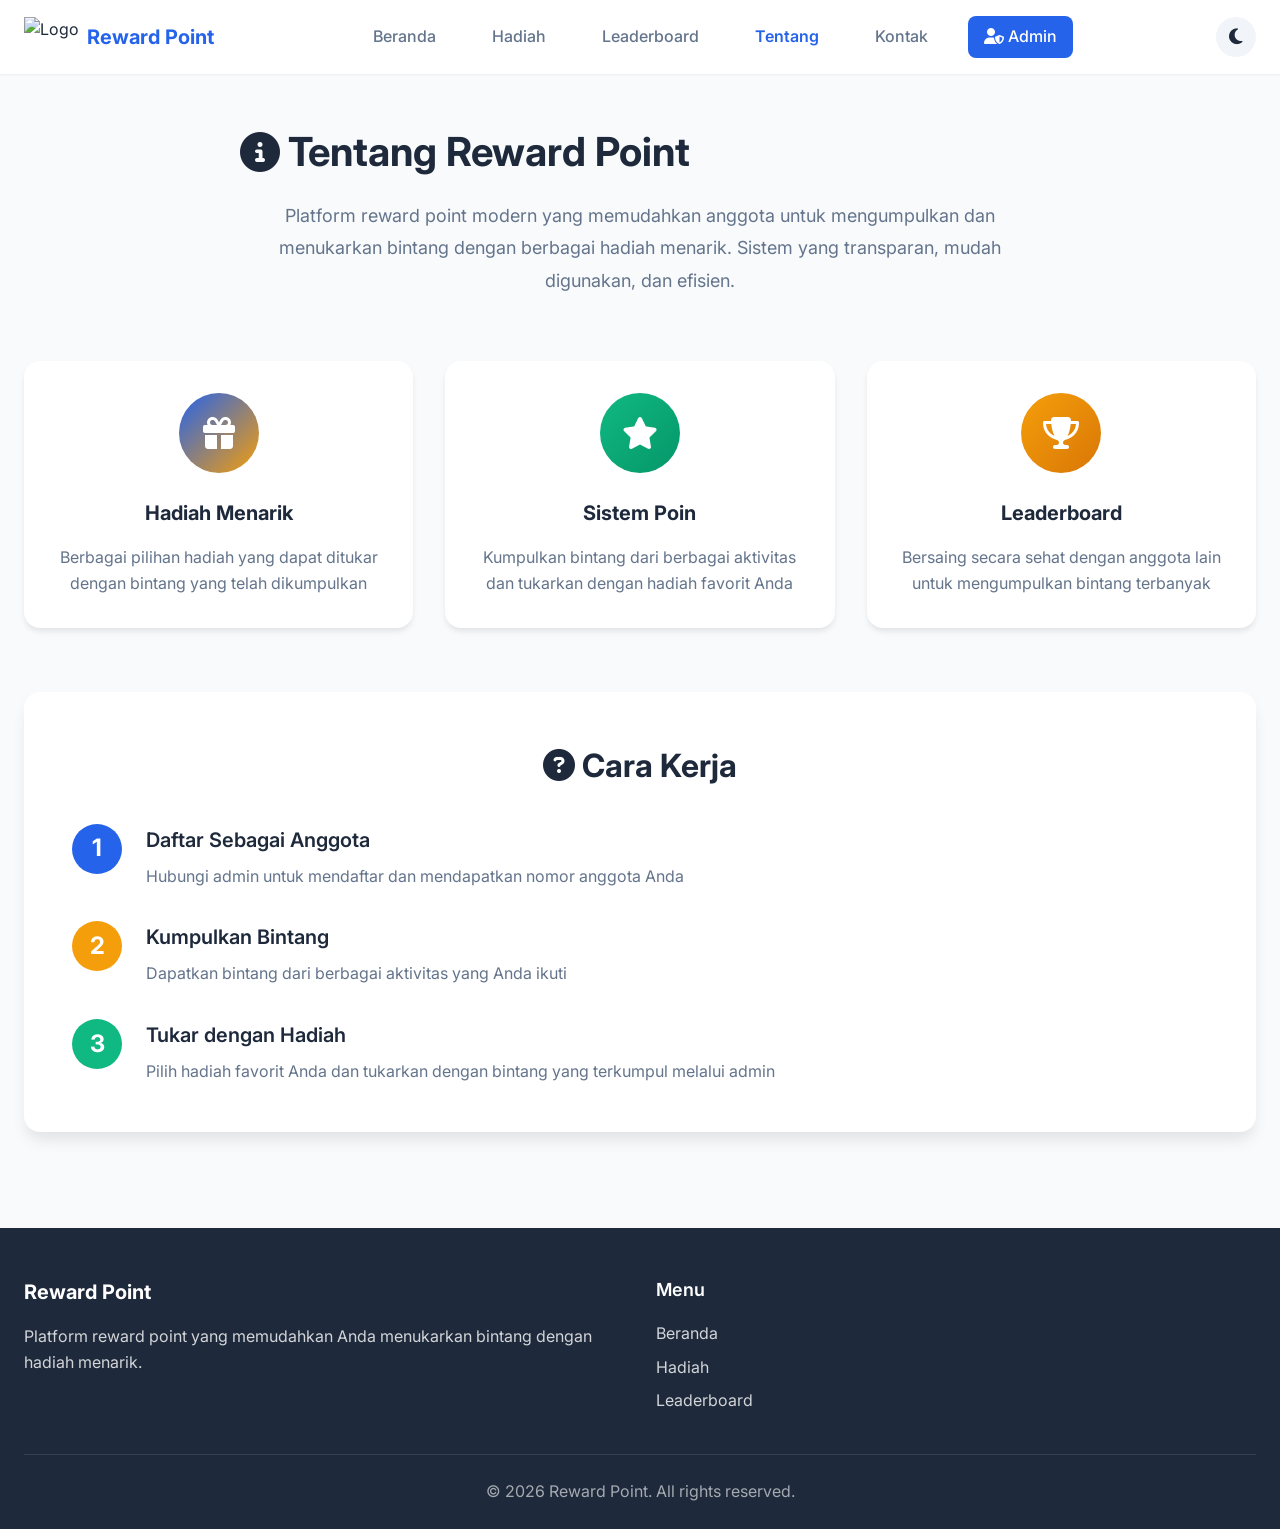
==== pages/about.html @ 9a0bb691 "Initial commit" ====
<!DOCTYPE html>
<html lang="id">
<head>
    <meta charset="UTF-8">
    <meta name="viewport" content="width=device-width, initial-scale=1.0">
    <title>Tentang Kami - Reward Point</title>
    <link rel="icon" type="image/png" href="../assets/images/favicon.png">
    <link rel="stylesheet" href="../assets/css/main.css">
    <link rel="stylesheet" href="../assets/css/components.css">
    <link rel="stylesheet" href="../assets/css/responsive.css">
    <link rel="stylesheet" href="https://cdnjs.cloudflare.com/ajax/libs/font-awesome/6.4.0/css/all.min.css">
    <link href="https://fonts.googleapis.com/css2?family=Inter:wght@300;400;500;600;700;800&display=swap" rel="stylesheet">
</head>
<body>
    <nav class="navbar" id="navbar">
        <div class="container">
            <div class="nav-wrapper">
                <div class="nav-brand">
                    <img src="../assets/images/logo.png" alt="Logo" class="nav-logo">
                    <span class="nav-title">Reward Point</span>
                </div>
                <div class="nav-menu" id="navMenu">
                    <a href="../index.html" class="nav-link">Beranda</a>
                    <a href="rewards.html" class="nav-link">Hadiah</a>
                    <a href="leaderboard.html" class="nav-link">Leaderboard</a>
                    <a href="about.html" class="nav-link active">Tentang</a>
                    <a href="contact.html" class="nav-link">Kontak</a>
                    <a href="admin/login.html" class="nav-link nav-admin">
                        <i class="fas fa-user-shield"></i> Admin
                    </a>
                </div>
                <div class="nav-actions">
                    <button class="theme-toggle" id="themeToggle"><i class="fas fa-moon"></i></button>
                    <button class="nav-toggle" id="navToggle">
                        <span></span><span></span><span></span>
                    </button>
                </div>
            </div>
        </div>
    </nav>

    <section class="section" style="padding-top: 120px;">
        <div class="container">
            <div style="text-align: center; max-width: 800px; margin: 0 auto 4rem;">
                <h1 class="section-title" style="font-size: 2.5rem; margin-bottom: 1rem;">
                    <i class="fas fa-info-circle"></i> Tentang Reward Point
                </h1>
                <p style="color: var(--color-text-secondary); font-size: 1.125rem; line-height: 1.8;">
                    Platform reward point modern yang memudahkan anggota untuk mengumpulkan dan menukarkan bintang 
                    dengan berbagai hadiah menarik. Sistem yang transparan, mudah digunakan, dan efisien.
                </p>
            </div>

            <div style="display: grid; grid-template-columns: repeat(auto-fit, minmax(300px, 1fr)); gap: 2rem; margin-bottom: 4rem;">
                <div class="card" style="text-align: center; padding: 2rem;">
                    <div style="width: 80px; height: 80px; margin: 0 auto 1.5rem; background: linear-gradient(135deg, var(--color-primary), var(--color-secondary)); 
                               border-radius: 50%; display: flex; align-items: center; justify-content: center; color: white; font-size: 2rem;">
                        <i class="fas fa-gift"></i>
                    </div>
                    <h3 style="font-size: 1.25rem; font-weight: 700; margin-bottom: 1rem;">Hadiah Menarik</h3>
                    <p style="color: var(--color-text-secondary); line-height: 1.6;">
                        Berbagai pilihan hadiah yang dapat ditukar dengan bintang yang telah dikumpulkan
                    </p>
                </div>

                <div class="card" style="text-align: center; padding: 2rem;">
                    <div style="width: 80px; height: 80px; margin: 0 auto 1.5rem; background: linear-gradient(135deg, var(--color-success), #059669); 
                               border-radius: 50%; display: flex; align-items: center; justify-content: center; color: white; font-size: 2rem;">
                        <i class="fas fa-star"></i>
                    </div>
                    <h3 style="font-size: 1.25rem; font-weight: 700; margin-bottom: 1rem;">Sistem Poin</h3>
                    <p style="color: var(--color-text-secondary); line-height: 1.6;">
                        Kumpulkan bintang dari berbagai aktivitas dan tukarkan dengan hadiah favorit Anda
                    </p>
                </div>

                <div class="card" style="text-align: center; padding: 2rem;">
                    <div style="width: 80px; height: 80px; margin: 0 auto 1.5rem; background: linear-gradient(135deg, var(--color-warning), #D97706); 
                               border-radius: 50%; display: flex; align-items: center; justify-content: center; color: white; font-size: 2rem;">
                        <i class="fas fa-trophy"></i>
                    </div>
                    <h3 style="font-size: 1.25rem; font-weight: 700; margin-bottom: 1rem;">Leaderboard</h3>
                    <p style="color: var(--color-text-secondary); line-height: 1.6;">
                        Bersaing secara sehat dengan anggota lain untuk mengumpulkan bintang terbanyak
                    </p>
                </div>
            </div>

            <div style="background: var(--color-card); padding: 3rem; border-radius: 16px; box-shadow: var(--shadow-lg);">
                <h2 style="font-size: 2rem; font-weight: 700; margin-bottom: 2rem; text-align: center;">
                    <i class="fas fa-question-circle"></i> Cara Kerja
                </h2>
                <div style="display: grid; gap: 2rem;">
                    <div style="display: flex; gap: 1.5rem; align-items: start;">
                        <div style="min-width: 50px; height: 50px; background: var(--color-primary); color: white; 
                                   border-radius: 50%; display: flex; align-items: center; justify-content: center; 
                                   font-size: 1.5rem; font-weight: 700;">1</div>
                        <div>
                            <h4 style="font-size: 1.25rem; font-weight: 600; margin-bottom: 0.5rem;">Daftar Sebagai Anggota</h4>
                            <p style="color: var(--color-text-secondary); line-height: 1.6;">
                                Hubungi admin untuk mendaftar dan mendapatkan nomor anggota Anda
                            </p>
                        </div>
                    </div>
                    <div style="display: flex; gap: 1.5rem; align-items: start;">
                        <div style="min-width: 50px; height: 50px; background: var(--color-secondary); color: white; 
                                   border-radius: 50%; display: flex; align-items: center; justify-content: center; 
                                   font-size: 1.5rem; font-weight: 700;">2</div>
                        <div>
                            <h4 style="font-size: 1.25rem; font-weight: 600; margin-bottom: 0.5rem;">Kumpulkan Bintang</h4>
                            <p style="color: var(--color-text-secondary); line-height: 1.6;">
                                Dapatkan bintang dari berbagai aktivitas yang Anda ikuti
                            </p>
                        </div>
                    </div>
                    <div style="display: flex; gap: 1.5rem; align-items: start;">
                        <div style="min-width: 50px; height: 50px; background: var(--color-success); color: white; 
                                   border-radius: 50%; display: flex; align-items: center; justify-content: center; 
                                   font-size: 1.5rem; font-weight: 700;">3</div>
                        <div>
                            <h4 style="font-size: 1.25rem; font-weight: 600; margin-bottom: 0.5rem;">Tukar dengan Hadiah</h4>
                            <p style="color: var(--color-text-secondary); line-height: 1.6;">
                                Pilih hadiah favorit Anda dan tukarkan dengan bintang yang terkumpul melalui admin
                            </p>
                        </div>
                    </div>
                </div>
            </div>
        </div>
    </section>

    <footer class="footer">
        <div class="container">
            <div class="footer-content">
                <div class="footer-section">
                    <h3 class="footer-title">Reward Point</h3>
                    <p class="footer-description">Platform reward point yang memudahkan Anda menukarkan bintang dengan hadiah menarik.</p>
                </div>
                <div class="footer-section">
                    <h4 class="footer-subtitle">Menu</h4>
                    <ul class="footer-links">
                        <li><a href="../index.html">Beranda</a></li>
                        <li><a href="rewards.html">Hadiah</a></li>
                        <li><a href="leaderboard.html">Leaderboard</a></li>
                    </ul>
                </div>
            </div>
            <div class="footer-bottom"><p>&copy; 2026 Reward Point. All rights reserved.</p></div>
        </div>
    </footer>

    <button class="back-to-top" id="backToTop"><i class="fas fa-arrow-up"></i></button>

    <script type="module">
        const themeToggle = document.getElementById('themeToggle');
        const navToggle = document.getElementById('navToggle');
        const navMenu = document.getElementById('navMenu');
        const navbar = document.getElementById('navbar');
        const backToTop = document.getElementById('backToTop');

        const theme = localStorage.getItem('theme') || 'light';
        document.documentElement.setAttribute('data-theme', theme);
        themeToggle.querySelector('i').className = theme === 'light' ? 'fas fa-moon' : 'fas fa-sun';

        themeToggle.addEventListener('click', () => {
            const current = document.documentElement.getAttribute('data-theme');
            const newTheme = current === 'light' ? 'dark' : 'light';
            document.documentElement.setAttribute('data-theme', newTheme);
            localStorage.setItem('theme', newTheme);
            themeToggle.querySelector('i').className = newTheme === 'light' ? 'fas fa-moon' : 'fas fa-sun';
        });

        navToggle.addEventListener('click', () => {
            navMenu.classList.toggle('active');
            navToggle.classList.toggle('active');
        });

        window.addEventListener('scroll', () => {
            navbar.classList.toggle('scrolled', window.scrollY > 100);
            backToTop.classList.toggle('show', window.scrollY > 300);
        });

        backToTop.addEventListener('click', () => window.scrollTo({ top: 0, behavior: 'smooth' }));
    </script>
</body>
</html>
---- assets/css/main.css ----
/* ============================================
   REWARD POINT - MAIN STYLESHEET
   Modern, Clean, and Responsive CSS
   ============================================ */

/* ============================================
   CSS VARIABLES
   ============================================ */
:root {
    /* Colors */
    --color-primary: #2563EB;
    --color-primary-dark: #1E40AF;
    --color-primary-light: #3B82F6;
    --color-secondary: #F59E0B;
    --color-secondary-dark: #D97706;
    --color-success: #10B981;
    --color-danger: #EF4444;
    --color-warning: #F59E0B;
    --color-info: #3B82F6;
    
    /* Background Colors */
    --color-bg: #F8FAFC;
    --color-bg-alt: #F1F5F9;
    --color-card: #FFFFFF;
    --color-card-hover: #F8FAFC;
    
    /* Text Colors */
    --color-text-primary: #1E293B;
    --color-text-secondary: #64748B;
    --color-text-muted: #94A3B8;
    
    /* Border & Shadow */
    --border-radius: 12px;
    --border-radius-sm: 8px;
    --border-radius-lg: 16px;
    --shadow-sm: 0 1px 2px rgba(0, 0, 0, 0.05);
    --shadow-md: 0 4px 6px -1px rgba(0, 0, 0, 0.1);
    --shadow-lg: 0 10px 15px -3px rgba(0, 0, 0, 0.1);
    --shadow-xl: 0 20px 25px -5px rgba(0, 0, 0, 0.1);
    
    /* Spacing */
    --spacing-xs: 0.25rem;
    --spacing-sm: 0.5rem;
    --spacing-md: 1rem;
    --spacing-lg: 1.5rem;
    --spacing-xl: 2rem;
    --spacing-2xl: 3rem;
    
    /* Typography */
    --font-family: 'Inter', -apple-system, BlinkMacSystemFont, 'Segoe UI', sans-serif;
    --font-size-xs: 0.75rem;
    --font-size-sm: 0.875rem;
    --font-size-base: 1rem;
    --font-size-lg: 1.125rem;
    --font-size-xl: 1.25rem;
    --font-size-2xl: 1.5rem;
    --font-size-3xl: 1.875rem;
    --font-size-4xl: 2.25rem;
    
    /* Transitions */
    --transition: all 0.3s cubic-bezier(0.4, 0, 0.2, 1);
    --transition-fast: all 0.15s ease;
}

/* Dark Mode Variables */
[data-theme="dark"] {
    --color-bg: #0F172A;
    --color-bg-alt: #1E293B;
    --color-card: #1E293B;
    --color-card-hover: #334155;
    --color-text-primary: #F1F5F9;
    --color-text-secondary: #CBD5E1;
    --color-text-muted: #94A3B8;
}

/* ============================================
   RESET & BASE STYLES
   ============================================ */
*, *::before, *::after {
    margin: 0;
    padding: 0;
    box-sizing: border-box;
}

html {
    scroll-behavior: smooth;
    -webkit-font-smoothing: antialiased;
    -moz-osx-font-smoothing: grayscale;
}

body {
    font-family: var(--font-family);
    font-size: var(--font-size-base);
    line-height: 1.6;
    color: var(--color-text-primary);
    background-color: var(--color-bg);
    transition: var(--transition);
    overflow-x: hidden;
}

img {
    max-width: 100%;
    height: auto;
    display: block;
}

a {
    text-decoration: none;
    color: inherit;
    transition: var(--transition-fast);
}

button {
    font-family: inherit;
    border: none;
    cursor: pointer;
    transition: var(--transition-fast);
}

input, textarea, select {
    font-family: inherit;
    font-size: inherit;
    border: none;
    outline: none;
}

/* ============================================
   CONTAINER & LAYOUT
   ============================================ */
.container {
    width: 100%;
    max-width: 1400px; /* Lebih lebar untuk muat 5 kartu kecil */
    margin: 0 auto;
    padding: 0 var(--spacing-lg);
}

.section {
    padding: var(--spacing-2xl) 0;
}

.section-alt {
    background-color: var(--color-bg-alt);
}

.section-header {
    display: flex;
    justify-content: space-between;
    align-items: center;
    margin-bottom: var(--spacing-xl);
    flex-wrap: wrap;
    gap: var(--spacing-md);
}

.section-title {
    font-size: var(--font-size-3xl);
    font-weight: 700;
    color: var(--color-text-primary);
    display: flex;
    align-items: center;
    gap: var(--spacing-sm);
}

.text-center {
    text-align: center;
}

/* ============================================
   GRADIENT TEXT
   ============================================ */
.gradient-text {
    background: linear-gradient(135deg, var(--color-primary) 0%, var(--color-secondary) 100%);
    -webkit-background-clip: text;
    -webkit-text-fill-color: transparent;
    background-clip: text;
}

/* ============================================
   BUTTONS
   ============================================ */
.btn {
    display: inline-flex;
    align-items: center;
    justify-content: center;
    gap: var(--spacing-sm);
    padding: var(--spacing-sm) var(--spacing-lg);
    border-radius: var(--border-radius);
    font-weight: 600;
    font-size: var(--font-size-base);
    transition: var(--transition-fast);
    cursor: pointer;
    border: 2px solid transparent;
    text-align: center;
}

.btn-primary {
    background: var(--color-primary);
    color: white;
}

.btn-primary:hover {
    background: var(--color-primary-dark);
    transform: translateY(-2px);
    box-shadow: var(--shadow-lg);
}

.btn-secondary {
    background: var(--color-secondary);
    color: white;
}

.btn-secondary:hover {
    background: var(--color-secondary-dark);
}

.btn-outline {
    background: transparent;
    border-color: var(--color-primary);
    color: var(--color-primary);
}

.btn-outline:hover {
    background: var(--color-primary);
    color: white;
}

.btn-lg {
    padding: var(--spacing-md) var(--spacing-xl);
    font-size: var(--font-size-lg);
}

.btn-sm {
    padding: var(--spacing-xs) var(--spacing-md);
    font-size: var(--font-size-sm);
}

/* ============================================
   NAVBAR
   ============================================ */
.navbar {
    position: fixed;
    top: 0;
    left: 0;
    right: 0;
    z-index: 1000;
    background: rgba(255, 255, 255, 0.95);
    backdrop-filter: blur(10px);
    box-shadow: var(--shadow-sm);
    transition: var(--transition);
}

[data-theme="dark"] .navbar {
    background: rgba(15, 23, 42, 0.95);
}

.navbar.scrolled {
    box-shadow: var(--shadow-md);
}

.nav-wrapper {
    display: flex;
    align-items: center;
    justify-content: space-between;
    padding: var(--spacing-md) 0;
}

.nav-brand {
    display: flex;
    align-items: center;
    gap: var(--spacing-sm);
}

.nav-logo {
    height: 40px;
    width: auto;
}

.nav-title {
    font-size: var(--font-size-xl);
    font-weight: 700;
    color: var(--color-primary);
}

.nav-menu {
    display: flex;
    align-items: center;
    gap: var(--spacing-lg);
}

.nav-link {
    color: var(--color-text-secondary);
    font-weight: 500;
    padding: var(--spacing-sm) var(--spacing-md);
    border-radius: var(--border-radius-sm);
    transition: var(--transition-fast);
}

.nav-link:hover {
    color: var(--color-primary);
    background: var(--color-bg-alt);
}

.nav-link.active {
    color: var(--color-primary);
    font-weight: 600;
}

.nav-admin {
    background: var(--color-primary);
    color: white !important;
}

.nav-admin:hover {
    background: var(--color-primary-dark);
}

.nav-actions {
    display: flex;
    align-items: center;
    gap: var(--spacing-md);
}

.theme-toggle {
    width: 40px;
    height: 40px;
    border-radius: 50%;
    background: var(--color-bg-alt);
    color: var(--color-text-primary);
    display: flex;
    align-items: center;
    justify-content: center;
    font-size: var(--font-size-lg);
}

.theme-toggle:hover {
    background: var(--color-primary);
    color: white;
}

.nav-toggle {
    display: none;
    flex-direction: column;
    gap: 4px;
    background: transparent;
    padding: var(--spacing-sm);
}

.nav-toggle span {
    width: 25px;
    height: 3px;
    background: var(--color-text-primary);
    border-radius: 3px;
    transition: var(--transition-fast);
}

/* ============================================
   HERO SECTION
   ============================================ */
.hero {
    position: relative;
    min-height: 100vh;
    display: flex;
    align-items: center;
    justify-content: center;
    padding-top: 80px;
    overflow: hidden;
}

.hero-background {
    position: absolute;
    top: 0;
    left: 0;
    right: 0;
    bottom: 0;
    background: linear-gradient(135deg, var(--color-primary) 0%, var(--color-secondary) 100%);
    opacity: 0.1;
    z-index: -1;
}

[data-theme="dark"] .hero-background {
    opacity: 0.2;
}

.hero-content {
    text-align: center;
    max-width: 800px;
    margin: 0 auto;
    padding: var(--spacing-2xl) 0;
}

.hero-title {
    font-size: var(--font-size-4xl);
    font-weight: 800;
    line-height: 1.2;
    margin-bottom: var(--spacing-lg);
    color: var(--color-text-primary);
}

.hero-description {
    font-size: var(--font-size-xl);
    color: var(--color-text-secondary);
    margin-bottom: var(--spacing-xl);
}

.hero-buttons {
    display: flex;
    gap: var(--spacing-md);
    justify-content: center;
    flex-wrap: wrap;
}

/* ============================================
   STATS SECTION
   ============================================ */
.stats-section {
    padding: var(--spacing-2xl) 0;
    position: relative;
    z-index: 10;
}

.stats-grid {
    display: grid;
    grid-template-columns: repeat(auto-fit, minmax(220px, 1fr));
    gap: var(--spacing-lg);
}

.stat-card {
    background: var(--color-card);
    border-radius: var(--border-radius-lg);
    padding: var(--spacing-xl);
    display: flex;
    align-items: center;
    gap: var(--spacing-lg);
    box-shadow: var(--shadow-lg);
    transition: var(--transition);
}

.stat-card:hover {
    transform: translateY(-5px);
    box-shadow: var(--shadow-xl);
}

.stat-icon {
    width: 60px;
    height: 60px;
    border-radius: var(--border-radius);
    display: flex;
    align-items: center;
    justify-content: center;
    font-size: var(--font-size-2xl);
    color: white;
}

.stat-icon.primary { background: var(--color-primary); }
.stat-icon.secondary { background: var(--color-secondary); }
.stat-icon.success { background: var(--color-success); }
.stat-icon.warning { background: var(--color-warning); }

.stat-info {
    flex: 1;
}

.stat-number {
    font-size: var(--font-size-3xl);
    font-weight: 700;
    color: var(--color-text-primary);
    margin-bottom: var(--spacing-xs);
}

.stat-label {
    font-size: var(--font-size-sm);
    color: var(--color-text-secondary);
}

/* ============================================
   CARDS
   ============================================ */
.leaderboard-grid {
    display: grid;
    grid-template-columns: repeat(auto-fill, minmax(280px, 1fr));
    gap: var(--spacing-lg);
}

/* Grid rewards khusus untuk homepage - 5 kolom kecil-kecil */
.rewards-grid {
    display: grid !important;
    grid-template-columns: repeat(auto-fill, minmax(210px, 240px)) !important; /* Card max 240px, tidak lebar */
    gap: 8px !important; /* Jarak RAPAT - horizontal dan vertical */
    column-gap: 8px !important;
    row-gap: 8px !important;
    max-width: 100%;
    justify-content: start; /* Align ke kiri */
}

/* Responsive untuk tablet - 4 kolom */
@media (max-width: 1200px) {
    .rewards-grid {
        grid-template-columns: repeat(auto-fill, minmax(200px, 1fr)) !important;
        gap: 8px !important;
        column-gap: 8px !important;
        row-gap: 8px !important;
    }
}

/* Responsive untuk tablet kecil - 3 kolom */
@media (max-width: 900px) {
    .rewards-grid {
        grid-template-columns: repeat(3, 1fr) !important;
        gap: 8px !important;
        column-gap: 8px !important;
        row-gap: 8px !important;
    }
}

/* Responsive untuk mobile - 2 kolom */
@media (max-width: 640px) {
    .rewards-grid {
        grid-template-columns: repeat(2, 1fr) !important;
        gap: 6px !important;
        column-gap: 6px !important;
        row-gap: 6px !important;
    }
}

.card {
    background: var(--color-card);
    border-radius: var(--border-radius-lg);
    padding: var(--spacing-lg);
    box-shadow: var(--shadow-md);
    transition: var(--transition);
}

.card:hover {
    transform: translateY(-5px);
    box-shadow: var(--shadow-xl);
}

/* ============================================
   FOOTER
   ============================================ */
.footer {
    background: var(--color-text-primary);
    color: white;
    padding: var(--spacing-2xl) 0 var(--spacing-lg);
    margin-top: var(--spacing-2xl);
}

[data-theme="dark"] .footer {
    background: var(--color-bg-alt);
}

.footer-content {
    display: grid;
    grid-template-columns: repeat(auto-fit, minmax(250px, 1fr));
    gap: var(--spacing-xl);
    margin-bottom: var(--spacing-xl);
}

.footer-title {
    font-size: var(--font-size-xl);
    font-weight: 700;
    margin-bottom: var(--spacing-md);
}

.footer-subtitle {
    font-size: var(--font-size-lg);
    font-weight: 600;
    margin-bottom: var(--spacing-md);
}

.footer-description {
    color: rgba(255, 255, 255, 0.8);
    margin-bottom: var(--spacing-md);
}

.footer-links {
    list-style: none;
}

.footer-links li {
    margin-bottom: var(--spacing-sm);
}

.footer-links a,
.footer-links li {
    color: rgba(255, 255, 255, 0.8);
    transition: var(--transition-fast);
}

.footer-links a:hover {
    color: white;
}

.social-links {
    display: flex;
    gap: var(--spacing-md);
}

.social-link {
    width: 40px;
    height: 40px;
    border-radius: 50%;
    background: rgba(255, 255, 255, 0.1);
    display: flex;
    align-items: center;
    justify-content: center;
    color: white;
}

.social-link:hover {
    background: var(--color-primary);
}

.footer-bottom {
    text-align: center;
    padding-top: var(--spacing-lg);
    border-top: 1px solid rgba(255, 255, 255, 0.1);
    color: rgba(255, 255, 255, 0.6);
}

/* ============================================
   BACK TO TOP
   ============================================ */
.back-to-top {
    position: fixed;
    bottom: 30px;
    right: 30px;
    width: 50px;
    height: 50px;
    border-radius: 50%;
    background: var(--color-primary);
    color: white;
    display: flex;
    align-items: center;
    justify-content: center;
    font-size: var(--font-size-xl);
    opacity: 0;
    visibility: hidden;
    transition: var(--transition);
    z-index: 999;
}

.back-to-top.show {
    opacity: 1;
    visibility: visible;
}

.back-to-top:hover {
    background: var(--color-primary-dark);
    transform: translateY(-5px);
}

/* ============================================
   LOADING SKELETON
   ============================================ */
.skeleton-card {
    background: var(--color-card);
    border-radius: var(--border-radius-lg);
    padding: var(--spacing-lg);
    box-shadow: var(--shadow-md);
    animation: skeleton-loading 1s infinite;
}

@keyframes skeleton-loading {
    0%, 100% { opacity: 1; }
    50% { opacity: 0.5; }
}


/* ============================================
   LEADERBOARD GRID - SIMPLE
   ============================================ */
.leaderboard-grid {
    display: grid;
    grid-template-columns: 1fr;
    gap: var(--spacing-md);
    max-width: 800px;
    margin: 0 auto;
}

@media (max-width: 768px) {
    .leaderboard-grid {
        gap: var(--spacing-sm);
    }
}
---- assets/css/components.css ----
/* ============================================
   REWARD POINT - COMPONENTS STYLESHEET
   Reusable UI Components
   ============================================ */

/* ============================================
   MEMBER CARD (Leaderboard) - SIMPLE & MODERN
   ============================================ */
.member-card {
    background: var(--color-card);
    border-radius: var(--border-radius);
    padding: var(--spacing-lg);
    display: flex;
    align-items: center;
    gap: var(--spacing-md);
    box-shadow: var(--shadow-sm);
    transition: var(--transition);
    position: relative;
    border: 1px solid var(--color-bg-alt);
}

.member-card:hover {
    transform: translateY(-3px);
    box-shadow: var(--shadow-md);
    border-color: var(--color-primary);
}

.member-rank {
    font-size: var(--font-size-2xl);
    font-weight: 700;
    color: var(--color-text-secondary);
    min-width: 50px;
    text-align: center;
}

.member-rank.rank-1 { 
    color: #FFD700;
    font-size: var(--font-size-3xl);
}
.member-rank.rank-2 { 
    color: #C0C0C0;
    font-size: var(--font-size-3xl);
}
.member-rank.rank-3 { 
    color: #CD7F32;
    font-size: var(--font-size-3xl);
}

.member-avatar {
    width: 60px;
    height: 60px;
    border-radius: 50%;
    object-fit: cover;
    border: 3px solid var(--color-bg-alt);
    flex-shrink: 0;
}

.member-card.rank-1 .member-avatar {
    border-color: #FFD700;
}

.member-card.rank-2 .member-avatar {
    border-color: #C0C0C0;
}

.member-card.rank-3 .member-avatar {
    border-color: #CD7F32;
}

.member-info {
    flex: 1;
    min-width: 0; /* Untuk text truncate */
}

.member-name {
    font-size: var(--font-size-base);
    font-weight: 600;
    color: var(--color-text-primary);
    margin-bottom: 4px;
    overflow: hidden;
    text-overflow: ellipsis;
    white-space: nowrap;
}

.member-number {
    font-size: var(--font-size-xs);
    color: var(--color-text-muted);
    margin-bottom: var(--spacing-xs);
}

.member-points {
    display: inline-flex;
    align-items: center;
    gap: 6px;
    padding: 6px 12px;
    background: linear-gradient(135deg, #FEF3C7 0%, #FDE68A 100%);
    border-radius: 20px;
    font-size: var(--font-size-sm);
    font-weight: 600;
    color: #D97706;
}

.member-points i {
    color: #F59E0B;
    font-size: var(--font-size-base);
}

/* Responsive Leaderboard */
@media (max-width: 768px) {
    .member-card {
        padding: var(--spacing-md);
        gap: var(--spacing-sm);
    }
    
    .member-rank {
        font-size: var(--font-size-xl);
        min-width: 40px;
    }
    
    .member-rank.rank-1,
    .member-rank.rank-2,
    .member-rank.rank-3 {
        font-size: var(--font-size-2xl);
    }
    
    .member-avatar {
        width: 50px;
        height: 50px;
        border-width: 2px;
    }
    
    .member-name {
        font-size: var(--font-size-sm);
    }
    
    .member-number {
        font-size: 0.7rem;
    }
    
    .member-points {
        padding: 4px 10px;
        font-size: 0.75rem;
        gap: 4px;
    }
    
    .member-points i {
        font-size: var(--font-size-sm);
    }
}

/* ============================================
   REWARD CARD - TOKOPEDIA STYLE
   ============================================ */
.reward-card {
    background: var(--color-card);
    border-radius: var(--border-radius);
    overflow: hidden;
    box-shadow: var(--shadow-sm);
    transition: var(--transition);
    position: relative;
    display: flex;
    flex-direction: column;
    height: 100%; /* Semua card tinggi sama */
    border: 1px solid var(--color-bg-alt);
    max-width: 240px; /* Maksimal lebar kartu */
    width: 100%;
}

.reward-card:hover {
    box-shadow: var(--shadow-md);
    border-color: var(--color-primary);
    transform: translateY(-4px);
}

/* Container gambar - tinggi lebih tinggi untuk portrait style */
.reward-image-container {
    width: 100%;
    height: 220px; /* Lebih tinggi untuk portrait style */
    background: #FFFFFF; /* Background putih seperti Tokopedia */
    display: flex;
    align-items: center;
    justify-content: center;
    overflow: hidden;
    position: relative;
    padding: var(--spacing-lg);
}

[data-theme="dark"] .reward-image-container {
    background: var(--color-bg-alt);
}

/* Gambar produk - object-fit contain agar tidak kepotong */
.reward-image {
    max-width: 100%;
    max-height: 100%;
    width: auto;
    height: auto;
    object-fit: contain; /* Gambar utuh, proporsional */
    object-position: center; /* Posisi di tengah */
}

/* Badge stok habis - posisi absolute di atas gambar */
.reward-badge {
    position: absolute;
    top: var(--spacing-sm);
    right: var(--spacing-sm);
    background: rgba(0, 0, 0, 0.7);
    color: white;
    padding: 4px var(--spacing-sm);
    border-radius: var(--border-radius-sm);
    font-size: 0.65rem;
    font-weight: 600;
    backdrop-filter: blur(10px);
    z-index: 10;
}

.reward-badge.out-of-stock {
    background: rgba(239, 68, 68, 0.9);
}

/* Content area - flex grow agar mengisi ruang */
.reward-content {
    padding: var(--spacing-sm) var(--spacing-md);
    display: flex;
    flex-direction: column;
    flex: 1; /* Mengisi sisa ruang */
    gap: var(--spacing-xs);
}

/* Kategori badge */
.reward-category {
    display: inline-flex;
    align-items: center;
    gap: 4px;
    padding: 4px var(--spacing-sm);
    background: var(--color-bg-alt);
    color: var(--color-text-secondary);
    border-radius: var(--border-radius-sm);
    font-size: 0.7rem;
    font-weight: 600;
    width: fit-content;
}

/* Judul produk - max 2 baris */
.reward-title {
    font-size: var(--font-size-base);
    font-weight: 600;
    color: var(--color-text-primary);
    margin: var(--spacing-xs) 0;
    display: -webkit-box;
    -webkit-line-clamp: 2;
    -webkit-box-orient: vertical;
    overflow: hidden;
    line-height: 1.4;
    min-height: 2.8em; /* 2 baris minimum */
}

/* Footer card - points dan stock dengan background lengkung */
.reward-footer {
    display: flex;
    justify-content: space-between;
    align-items: center;
    margin-top: auto; /* Push ke bawah */
    padding: var(--spacing-md);
    margin: var(--spacing-sm) calc(-1 * var(--spacing-md)) calc(-1 * var(--spacing-md)); /* Extend ke samping dan bawah */
    background: linear-gradient(135deg, #FEF3C7 0%, #FDE68A 100%); /* Background kuning lengkung */
    border-radius: 0 0 var(--border-radius) var(--border-radius); /* Lengkung di bawah */
    position: relative;
}

.reward-footer::before {
    content: '';
    position: absolute;
    top: -20px;
    left: 0;
    right: 0;
    height: 20px;
    background: linear-gradient(135deg, #FEF3C7 0%, #FDE68A 100%);
    border-radius: 50% 50% 0 0 / 20px 20px 0 0; /* Lengkung atas seperti gelombang */
}

/* Harga dalam bintang dengan style */
.reward-points {
    display: flex;
    align-items: center;
    gap: var(--spacing-xs);
    font-size: var(--font-size-lg);
    font-weight: 700;
    color: #D97706; /* Warna coklat/orange untuk kontras dengan background kuning */
    z-index: 1;
    position: relative;
}

.reward-points i {
    color: #F59E0B; /* Icon bintang warna orange */
}

/* Informasi stok dengan style */
.reward-stock {
    font-size: var(--font-size-xs);
    color: #92400E; /* Warna gelap untuk kontras */
    font-weight: 600;
    z-index: 1;
    position: relative;
}

.reward-stock.low-stock {
    color: var(--color-danger);
    font-weight: 700;
}

/* ============================================
   CATEGORY FILTER
   ============================================ */
.category-filter {
    display: flex;
    gap: var(--spacing-md);
    margin-bottom: var(--spacing-xl);
    overflow-x: auto;
    padding-bottom: var(--spacing-sm);
}

.category-filter::-webkit-scrollbar {
    height: 4px;
}

.category-filter::-webkit-scrollbar-thumb {
    background: var(--color-primary);
    border-radius: 4px;
}

.category-btn {
    display: flex;
    align-items: center;
    gap: var(--spacing-sm);
    padding: var(--spacing-sm) var(--spacing-lg);
    background: var(--color-card);
    color: var(--color-text-secondary);
    border: 2px solid var(--color-bg-alt);
    border-radius: var(--border-radius);
    font-weight: 600;
    white-space: nowrap;
    transition: var(--transition-fast);
}

.category-btn:hover {
    border-color: var(--color-primary);
    color: var(--color-primary);
}

.category-btn.active {
    background: var(--color-primary);
    color: white;
    border-color: var(--color-primary);
}

/* ============================================
   SEARCH COMPONENTS
   ============================================ */
.search-container {
    max-width: 800px;
    margin: 0 auto;
}

.search-tabs {
    display: flex;
    gap: var(--spacing-md);
    margin-bottom: var(--spacing-lg);
    justify-content: center;
}

.search-tab {
    display: flex;
    align-items: center;
    gap: var(--spacing-sm);
    padding: var(--spacing-md) var(--spacing-xl);
    background: var(--color-card);
    color: var(--color-text-secondary);
    border-radius: var(--border-radius);
    font-weight: 600;
    transition: var(--transition-fast);
}

.search-tab:hover {
    color: var(--color-primary);
}

.search-tab.active {
    background: var(--color-primary);
    color: white;
}

.search-box {
    display: flex;
    align-items: center;
    gap: var(--spacing-md);
    background: var(--color-card);
    padding: var(--spacing-md);
    border-radius: var(--border-radius-lg);
    box-shadow: var(--shadow-md);
    margin-bottom: var(--spacing-xl);
}

.search-box i {
    color: var(--color-text-muted);
    font-size: var(--font-size-xl);
}

.search-box input {
    flex: 1;
    background: transparent;
    color: var(--color-text-primary);
    font-size: var(--font-size-base);
}

.search-box input::placeholder {
    color: var(--color-text-muted);
}

.search-results {
    display: grid;
    gap: var(--spacing-md);
}

.search-result-item {
    background: var(--color-card);
    padding: var(--spacing-lg);
    border-radius: var(--border-radius);
    box-shadow: var(--shadow-sm);
    transition: var(--transition-fast);
    cursor: pointer;
}

.search-result-item:hover {
    box-shadow: var(--shadow-md);
    transform: translateX(5px);
}

/* ============================================
   BANNER SLIDER
   ============================================ */
.banner-slider {
    position: relative;
    height: 300px;
    margin-top: var(--spacing-2xl);
    border-radius: var(--border-radius-lg);
    overflow: hidden;
    box-shadow: var(--shadow-xl);
}

.banner-slide {
    position: absolute;
    top: 0;
    left: 0;
    width: 100%;
    height: 100%;
    opacity: 0;
    transition: opacity 0.5s ease;
}

.banner-slide.active {
    opacity: 1;
}

.banner-slide img {
    width: 100%;
    height: 100%;
    object-fit: cover;
}

.banner-dots {
    position: absolute;
    bottom: var(--spacing-lg);
    left: 50%;
    transform: translateX(-50%);
    display: flex;
    gap: var(--spacing-sm);
}

.banner-dot {
    width: 12px;
    height: 12px;
    border-radius: 50%;
    background: rgba(255, 255, 255, 0.5);
    cursor: pointer;
    transition: var(--transition-fast);
}

.banner-dot.active {
    background: white;
    width: 30px;
    border-radius: 6px;
}

/* ============================================
   MODAL
   ============================================ */
.modal {
    display: none;
    position: fixed;
    top: 0;
    left: 0;
    width: 100%;
    height: 100%;
    background: rgba(0, 0, 0, 0.5);
    backdrop-filter: blur(5px);
    z-index: 9999;
    align-items: center;
    justify-content: center;
    padding: var(--spacing-lg);
}

.modal.show {
    display: flex;
}

.modal-content {
    background: var(--color-card);
    border-radius: var(--border-radius-lg);
    max-width: 600px;
    width: 100%;
    max-height: 90vh;
    overflow-y: auto;
    box-shadow: var(--shadow-xl);
    animation: modalSlideUp 0.3s ease;
}

@keyframes modalSlideUp {
    from {
        opacity: 0;
        transform: translateY(50px);
    }
    to {
        opacity: 1;
        transform: translateY(0);
    }
}

.modal-header {
    padding: var(--spacing-xl);
    border-bottom: 1px solid var(--color-bg-alt);
    display: flex;
    justify-content: space-between;
    align-items: center;
}

.modal-title {
    font-size: var(--font-size-2xl);
    font-weight: 700;
    color: var(--color-text-primary);
}

.modal-close {
    width: 40px;
    height: 40px;
    border-radius: 50%;
    background: var(--color-bg-alt);
    color: var(--color-text-primary);
    display: flex;
    align-items: center;
    justify-content: center;
    font-size: var(--font-size-xl);
}

.modal-close:hover {
    background: var(--color-danger);
    color: white;
}

.modal-body {
    padding: var(--spacing-xl);
}

.modal-footer {
    padding: var(--spacing-xl);
    border-top: 1px solid var(--color-bg-alt);
    display: flex;
    gap: var(--spacing-md);
    justify-content: flex-end;
}

/* ============================================
   FORM COMPONENTS
   ============================================ */
.form-group {
    margin-bottom: var(--spacing-lg);
}

.form-label {
    display: block;
    margin-bottom: var(--spacing-sm);
    font-weight: 600;
    color: var(--color-text-primary);
}

.form-control {
    width: 100%;
    padding: var(--spacing-md);
    background: var(--color-bg-alt);
    color: var(--color-text-primary);
    border: 2px solid transparent;
    border-radius: var(--border-radius);
    font-size: var(--font-size-base);
    transition: var(--transition-fast);
}

.form-control:focus {
    border-color: var(--color-primary);
    background: var(--color-card);
}

.form-control::placeholder {
    color: var(--color-text-muted);
}

textarea.form-control {
    min-height: 120px;
    resize: vertical;
}

.form-select {
    appearance: none;
    background-image: url("data:image/svg+xml,%3Csvg xmlns='http://www.w3.org/2000/svg' width='12' height='12' viewBox='0 0 12 12'%3E%3Cpath fill='%2364748B' d='M6 9L1 4h10z'/%3E%3C/svg%3E");
    background-repeat: no-repeat;
    background-position: right var(--spacing-md) center;
    padding-right: var(--spacing-2xl);
}

.file-upload {
    position: relative;
    overflow: hidden;
}

.file-upload input[type="file"] {
    position: absolute;
    opacity: 0;
    cursor: pointer;
}

.file-upload-label {
    display: flex;
    align-items: center;
    justify-content: center;
    gap: var(--spacing-sm);
    padding: var(--spacing-xl);
    background: var(--color-bg-alt);
    border: 2px dashed var(--color-text-muted);
    border-radius: var(--border-radius);
    cursor: pointer;
    transition: var(--transition-fast);
}

.file-upload-label:hover {
    border-color: var(--color-primary);
    background: var(--color-card);
}

.file-preview {
    margin-top: var(--spacing-md);
    max-width: 200px;
    border-radius: var(--border-radius);
    overflow: hidden;
}

.file-preview img {
    width: 100%;
    height: auto;
}

/* ============================================
   ALERT / NOTIFICATION
   ============================================ */
.alert {
    padding: var(--spacing-md) var(--spacing-lg);
    border-radius: var(--border-radius);
    margin-bottom: var(--spacing-md);
    display: flex;
    align-items: center;
    gap: var(--spacing-md);
}

.alert-success {
    background: rgba(16, 185, 129, 0.1);
    color: var(--color-success);
    border-left: 4px solid var(--color-success);
}

.alert-danger {
    background: rgba(239, 68, 68, 0.1);
    color: var(--color-danger);
    border-left: 4px solid var(--color-danger);
}

.alert-warning {
    background: rgba(245, 158, 11, 0.1);
    color: var(--color-warning);
    border-left: 4px solid var(--color-warning);
}

.alert-info {
    background: rgba(59, 130, 246, 0.1);
    color: var(--color-info);
    border-left: 4px solid var(--color-info);
}

/* ============================================
   TABLE
   ============================================ */
.table-wrapper {
    overflow-x: auto;
    border-radius: var(--border-radius);
    box-shadow: var(--shadow-md);
}

.table {
    width: 100%;
    border-collapse: collapse;
    background: var(--color-card);
}

.table thead {
    background: var(--color-bg-alt);
}

.table th {
    padding: var(--spacing-md) var(--spacing-lg);
    text-align: left;
    font-weight: 600;
    color: var(--color-text-primary);
    border-bottom: 2px solid var(--color-bg);
}

.table td {
    padding: var(--spacing-md) var(--spacing-lg);
    color: var(--color-text-secondary);
    border-bottom: 1px solid var(--color-bg-alt);
}

.table tbody tr:hover {
    background: var(--color-bg-alt);
}

/* ============================================
   PAGINATION
   ============================================ */
.pagination {
    display: flex;
    gap: var(--spacing-sm);
    justify-content: center;
    margin-top: var(--spacing-xl);
}

.page-btn {
    padding: var(--spacing-sm) var(--spacing-md);
    background: var(--color-card);
    color: var(--color-text-primary);
    border-radius: var(--border-radius-sm);
    font-weight: 600;
    min-width: 40px;
    text-align: center;
}

.page-btn:hover {
    background: var(--color-primary);
    color: white;
}

.page-btn.active {
    background: var(--color-primary);
    color: white;
}

.page-btn:disabled {
    opacity: 0.5;
    cursor: not-allowed;
}

/* ============================================
   TOAST NOTIFICATION
   ============================================ */
.toast {
    position: fixed;
    top: 20px;
    right: 20px;
    background: var(--color-card);
    padding: var(--spacing-md) var(--spacing-lg);
    border-radius: var(--border-radius);
    box-shadow: var(--shadow-xl);
    display: flex;
    align-items: center;
    gap: var(--spacing-md);
    min-width: 300px;
    z-index: 9999;
    transform: translateX(400px);
    opacity: 0;
    transition: var(--transition);
}

.toast.show {
    transform: translateX(0);
    opacity: 1;
}

.toast i {
    font-size: var(--font-size-xl);
}

.toast-success {
    border-left: 4px solid var(--color-success);
}

.toast-success i {
    color: var(--color-success);
}

.toast-error {
    border-left: 4px solid var(--color-danger);
}

.toast-error i {
    color: var(--color-danger);
}

.toast-warning {
    border-left: 4px solid var(--color-warning);
}

.toast-warning i {
    color: var(--color-warning);
}

.toast-info {
    border-left: 4px solid var(--color-info);
}

.toast-info i {
    color: var(--color-info);
}

/* ============================================
   LOADING OVERLAY
   ============================================ */
.loading-overlay {
    position: fixed;
    top: 0;
    left: 0;
    width: 100%;
    height: 100%;
    background: rgba(0, 0, 0, 0.7);
    backdrop-filter: blur(5px);
    display: flex;
    align-items: center;
    justify-content: center;
    z-index: 99999;
}

.loading-spinner {
    text-align: center;
    color: white;
}

.loading-spinner i {
    font-size: 3rem;
    margin-bottom: var(--spacing-md);
}

.loading-spinner p {
    font-size: var(--font-size-lg);
    font-weight: 600;
}

/* ============================================
   BADGE / TAG
   ============================================ */
.badge {
    display: inline-flex;
    align-items: center;
    padding: var(--spacing-xs) var(--spacing-sm);
    border-radius: var(--border-radius-sm);
    font-size: var(--font-size-xs);
    font-weight: 600;
    text-transform: uppercase;
}

.badge-primary {
    background: rgba(37, 99, 235, 0.1);
    color: var(--color-primary);
}

.badge-success {
    background: rgba(16, 185, 129, 0.1);
    color: var(--color-success);
}

.badge-danger {
    background: rgba(239, 68, 68, 0.1);
    color: var(--color-danger);
}

.badge-warning {
    background: rgba(245, 158, 11, 0.1);
    color: var(--color-warning);
}

.badge-secondary {
    background: rgba(100, 116, 139, 0.1);
    color: var(--color-text-secondary);
}

/* ============================================
   EMPTY STATE
   ============================================ */
.empty-state {
    text-align: center;
    padding: var(--spacing-2xl);
    color: var(--color-text-muted);
}

.empty-state i {
    font-size: 4rem;
    margin-bottom: var(--spacing-lg);
    opacity: 0.5;
}

.empty-state h3 {
    font-size: var(--font-size-xl);
    margin-bottom: var(--spacing-sm);
    color: var(--color-text-secondary);
}

.empty-state p {
    font-size: var(--font-size-base);
    margin-bottom: var(--spacing-lg);
}

/* ============================================
   DIVIDER
   ============================================ */
.divider {
    height: 1px;
    background: var(--color-bg-alt);
    margin: var(--spacing-xl) 0;
}

.divider-text {
    display: flex;
    align-items: center;
    text-align: center;
    margin: var(--spacing-xl) 0;
}

.divider-text::before,
.divider-text::after {
    content: '';
    flex: 1;
    border-bottom: 1px solid var(--color-bg-alt);
}

.divider-text span {
    padding: 0 var(--spacing-md);
    color: var(--color-text-muted);
    font-size: var(--font-size-sm);
}

/* ============================================
   TOOLTIP
   ============================================ */
[data-tooltip] {
    position: relative;
    cursor: help;
}

[data-tooltip]::after {
    content: attr(data-tooltip);
    position: absolute;
    bottom: 100%;
    left: 50%;
    transform: translateX(-50%) translateY(-8px);
    padding: var(--spacing-xs) var(--spacing-sm);
    background: rgba(0, 0, 0, 0.9);
    color: white;
    font-size: var(--font-size-xs);
    border-radius: var(--border-radius-sm);
    white-space: nowrap;
    opacity: 0;
    pointer-events: none;
    transition: var(--transition-fast);
}

[data-tooltip]:hover::after {
    opacity: 1;
}

/* ============================================
   CARD ACTIONS
   ============================================ */
.card-actions {
    display: flex;
    gap: var(--spacing-sm);
    margin-top: var(--spacing-md);
}

.btn-icon {
    width: 36px;
    height: 36px;
    padding: 0;
    display: inline-flex;
    align-items: center;
    justify-content: center;
    border-radius: var(--border-radius-sm);
    font-size: var(--font-size-base);
}

.btn-success {
    background: var(--color-success);
    color: white;
}

.btn-success:hover {
    background: #059669;
}

.btn-danger {
    background: var(--color-danger);
    color: white;
}

.btn-danger:hover {
    background: #DC2626;
}

.btn-warning {
    background: var(--color-warning);
    color: white;
}

.btn-warning:hover {
    background: #D97706;
}


/* ============================================
   HOMEPAGE SPECIFIC STYLES
   Kartu rewards lebih kecil untuk 5 kolom
   ============================================ */

/* Content area untuk homepage - lebih compact */
.reward-content {
    padding: var(--spacing-md);
    padding-bottom: 0; /* Hapus padding bawah karena footer punya background sendiri */
    display: flex;
    flex-direction: column;
    flex: 1;
    gap: var(--spacing-sm);
}

/* Responsive - Mobile kartu rewards tetap 2 kolom kecil */
@media (max-width: 640px) {
    .reward-image-container {
        height: 160px;
        padding: var(--spacing-sm);
    }
    
    .reward-content {
        padding: var(--spacing-sm);
        padding-bottom: 0;
        gap: 4px;
    }
    
    .reward-title {
        font-size: 0.8rem;
        min-height: 2.4em;
    }
    
    .reward-points {
        font-size: var(--font-size-base);
    }
    
    .reward-stock {
        font-size: 0.7rem;
    }
    
    .reward-category {
        font-size: 0.65rem;
        padding: 3px 6px;
    }
    
    .reward-footer {
        padding: var(--spacing-sm);
        margin: 6px calc(-1 * var(--spacing-sm)) calc(-1 * var(--spacing-sm));
    }
    
    .reward-footer::before {
        top: -15px;
        height: 15px;
        border-radius: 50% 50% 0 0 / 15px 15px 0 0;
    }
}
---- assets/css/responsive.css ----
/* ============================================
   REWARD POINT - RESPONSIVE STYLESHEET
   Mobile-First Responsive Design
   ============================================ */

/* ============================================
   TABLET (768px - 1024px)
   ============================================ */
@media (max-width: 1024px) {
    .container {
        padding: 0 var(--spacing-md);
    }

    .stats-grid {
        grid-template-columns: repeat(2, 1fr);
    }

    .leaderboard-grid,
    .rewards-grid {
        grid-template-columns: repeat(auto-fill, minmax(250px, 1fr));
    }

    .footer-content {
        grid-template-columns: repeat(2, 1fr);
    }

    .hero-title {
        font-size: var(--font-size-3xl);
    }

    .section-title {
        font-size: var(--font-size-2xl);
    }
}

/* ============================================
   MOBILE (< 768px)
   ============================================ */
@media (max-width: 768px) {
    /* Typography */
    .hero-title {
        font-size: var(--font-size-2xl);
    }

    .hero-description {
        font-size: var(--font-size-base);
    }

    .section-title {
        font-size: var(--font-size-xl);
    }

    /* Navbar */
    .nav-menu {
        position: fixed;
        top: 70px;
        left: 0;
        right: 0;
        background: var(--color-card);
        flex-direction: column;
        padding: var(--spacing-lg);
        box-shadow: var(--shadow-lg);
        transform: translateY(-100%);
        opacity: 0;
        visibility: hidden;
        transition: var(--transition);
        max-height: calc(100vh - 70px);
        overflow-y: auto;
    }

    .nav-menu.active {
        transform: translateY(0);
        opacity: 1;
        visibility: visible;
    }

    .nav-toggle {
        display: flex;
    }

    .nav-toggle.active span:nth-child(1) {
        transform: rotate(45deg) translate(6px, 6px);
    }

    .nav-toggle.active span:nth-child(2) {
        opacity: 0;
    }

    .nav-toggle.active span:nth-child(3) {
        transform: rotate(-45deg) translate(6px, -6px);
    }

    /* Hero */
    .hero {
        min-height: 80vh;
        padding-top: 100px;
    }

    .hero-buttons {
        flex-direction: column;
    }

    .hero-buttons .btn {
        width: 100%;
    }

    /* Stats */
    .stats-section {
        margin-top: 0;
    }

    .stats-grid {
        grid-template-columns: 1fr;
        gap: var(--spacing-md);
    }

    .stat-card {
        padding: var(--spacing-md);
    }

    .stat-icon {
        width: 50px;
        height: 50px;
        font-size: var(--font-size-xl);
    }

    .stat-number {
        font-size: var(--font-size-2xl);
    }

    /* Section Header */
    .section-header {
        flex-direction: column;
        align-items: flex-start;
    }

    /* Grids */
    .leaderboard-grid,
    .rewards-grid {
        grid-template-columns: 1fr;
        gap: var(--spacing-md);
    }

    /* Member Card */
    .member-card {
        flex-direction: column;
        text-align: center;
    }

    .member-rank {
        position: absolute;
        top: var(--spacing-md);
        left: var(--spacing-md);
        min-width: auto;
    }

    .member-avatar {
        width: 100px;
        height: 100px;
        margin-top: var(--spacing-lg);
    }

    /* Category Filter */
    .category-filter {
        flex-wrap: nowrap;
        overflow-x: auto;
    }

    /* Search */
    .search-tabs {
        flex-direction: column;
    }

    .search-tab {
        width: 100%;
        justify-content: center;
    }

    .search-box {
        flex-direction: column;
        gap: var(--spacing-sm);
    }

    .search-box .btn {
        width: 100%;
    }

    /* Footer */
    .footer-content {
        grid-template-columns: 1fr;
        gap: var(--spacing-lg);
    }

    /* Banner Slider */
    .banner-slider {
        height: 200px;
    }

    /* Modal */
    .modal {
        padding: var(--spacing-sm);
    }

    .modal-content {
        max-height: 95vh;
    }

    .modal-header,
    .modal-body,
    .modal-footer {
        padding: var(--spacing-md);
    }

    .modal-title {
        font-size: var(--font-size-xl);
    }

    .modal-footer {
        flex-direction: column;
    }

    .modal-footer .btn {
        width: 100%;
    }

    /* Table */
    .table-wrapper {
        overflow-x: auto;
    }

    .table {
        min-width: 600px;
    }

    .table th,
    .table td {
        padding: var(--spacing-sm);
        font-size: var(--font-size-sm);
    }

    /* Back to Top */
    .back-to-top {
        bottom: 20px;
        right: 20px;
        width: 45px;
        height: 45px;
    }

    /* Buttons */
    .btn-lg {
        padding: var(--spacing-sm) var(--spacing-lg);
        font-size: var(--font-size-base);
    }

    /* Spacing */
    .section {
        padding: var(--spacing-xl) 0;
    }
}

/* ============================================
   SMALL MOBILE (< 480px)
   ============================================ */
@media (max-width: 480px) {
    :root {
        --font-size-4xl: 1.875rem;
        --font-size-3xl: 1.5rem;
        --font-size-2xl: 1.25rem;
    }

    .container {
        padding: 0 var(--spacing-sm);
    }

    .nav-brand {
        gap: var(--spacing-xs);
    }

    .nav-logo {
        height: 32px;
    }

    .nav-title {
        font-size: var(--font-size-lg);
    }

    .hero-content {
        padding: var(--spacing-xl) 0;
    }

    .stat-card {
        flex-direction: column;
        text-align: center;
    }

    .reward-card {
        margin-bottom: var(--spacing-md);
    }

    .reward-image {
        height: 180px;
    }

    .member-avatar {
        width: 80px;
        height: 80px;
    }

    .search-box {
        padding: var(--spacing-sm);
    }
}

/* ============================================
   LARGE DESKTOP (> 1440px)
   ============================================ */
@media (min-width: 1440px) {
    .container {
        max-width: 1400px;
    }

    .stats-grid {
        grid-template-columns: repeat(4, 1fr);
    }

    .leaderboard-grid,
    .rewards-grid {
        grid-template-columns: repeat(auto-fill, minmax(320px, 1fr));
    }

    .hero-title {
        font-size: 3.5rem;
    }
}

/* ============================================
   PRINT STYLES
   ============================================ */
@media print {
    .navbar,
    .nav-toggle,
    .theme-toggle,
    .back-to-top,
    .btn,
    .search-box,
    .category-filter,
    .footer {
        display: none;
    }

    body {
        background: white;
        color: black;
    }

    .card,
    .member-card,
    .reward-card {
        box-shadow: none;
        border: 1px solid #ddd;
        break-inside: avoid;
    }
}

/* ============================================
   ACCESSIBILITY
   ============================================ */
@media (prefers-reduced-motion: reduce) {
    *,
    *::before,
    *::after {
        animation-duration: 0.01ms !important;
        animation-iteration-count: 1 !important;
        transition-duration: 0.01ms !important;
    }
}

/* High Contrast Mode */
@media (prefers-contrast: high) {
    .btn,
    .card,
    .form-control {
        border: 2px solid currentColor;
    }
}

/* ============================================
   LANDSCAPE ORIENTATION (Mobile)
   ============================================ */
@media (max-width: 768px) and (orientation: landscape) {
    .hero {
        min-height: auto;
        padding: var(--spacing-2xl) 0;
    }

    .nav-menu {
        max-height: calc(100vh - 60px);
    }
}
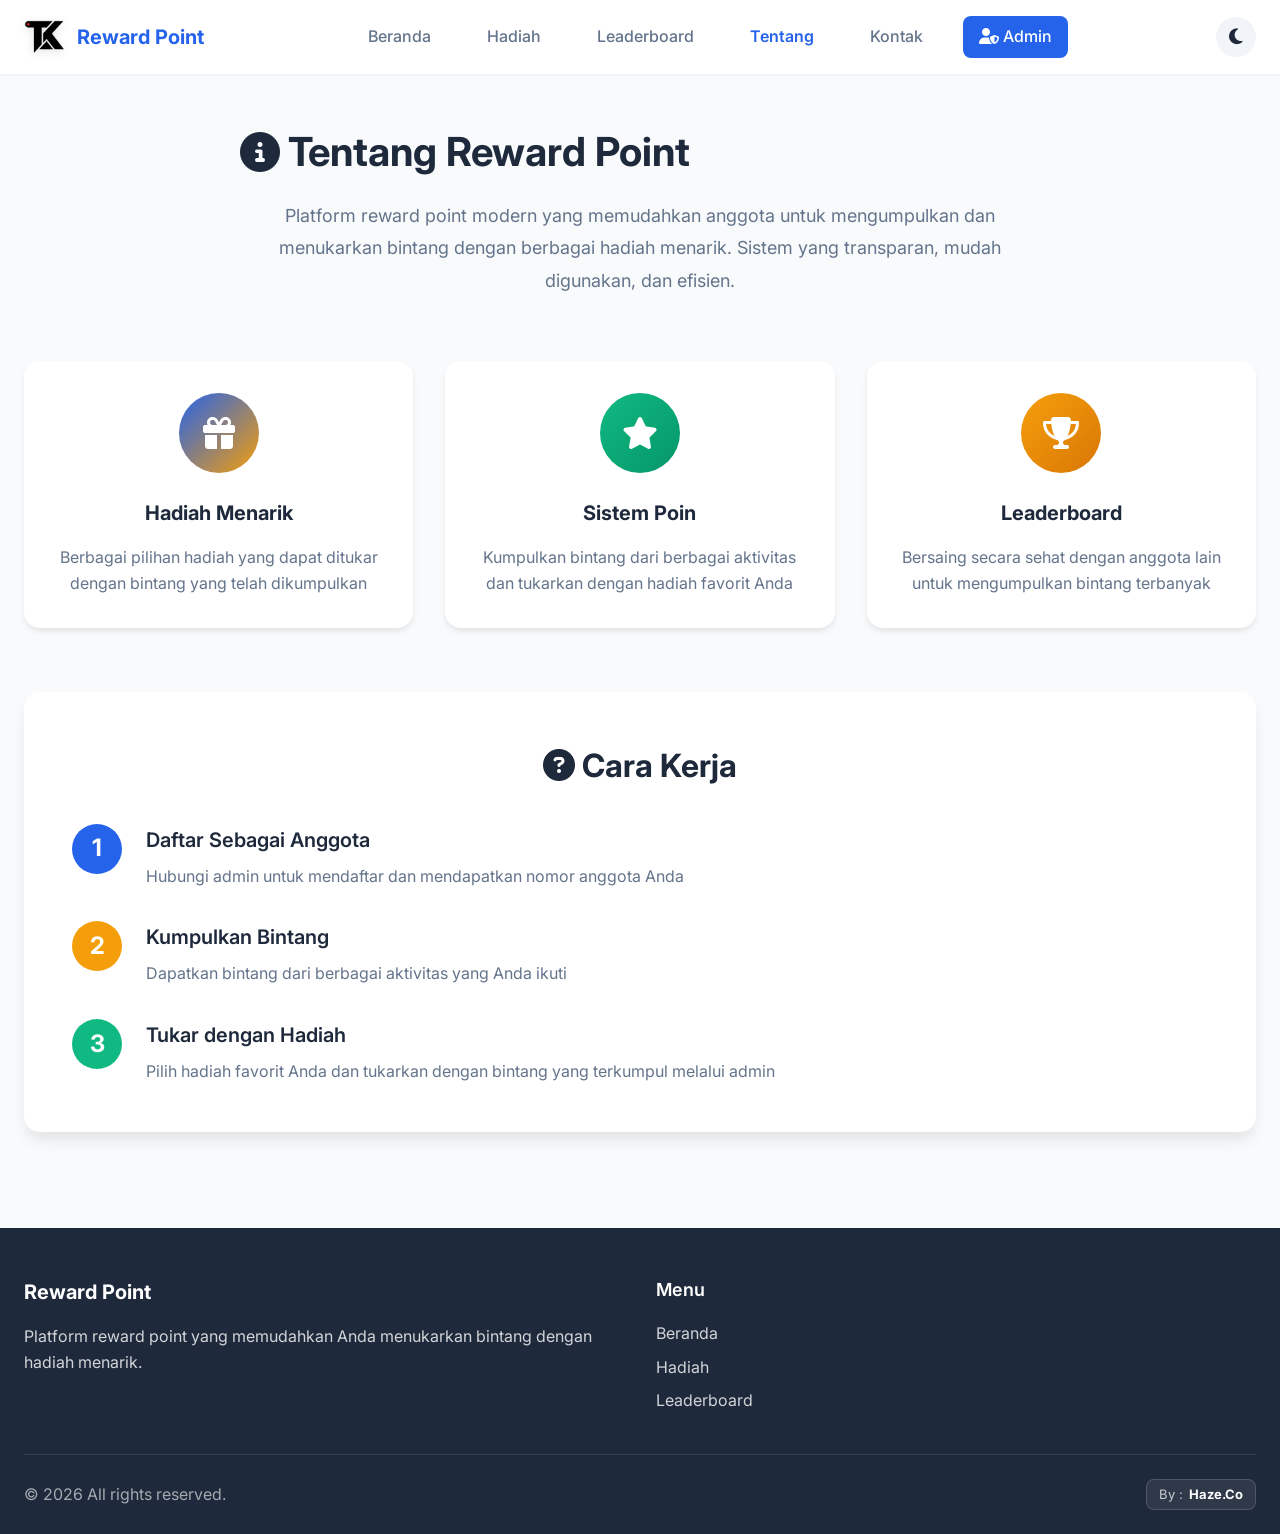
==== commit 90ea33fb: "feat: update claim notice pill, add Haze.Co footer credit, and clean brand text" ====
--- a/pages/about.html
+++ b/pages/about.html
@@ -15,10 +15,13 @@
     <nav class="navbar" id="navbar">
         <div class="container">
             <div class="nav-wrapper">
-                <div class="nav-brand">
-                    <img src="../assets/images/logo.png" alt="Logo" class="nav-logo">
+                <a href="../index.html" class="nav-brand">
+                    <div class="brand-logo-container">
+                        <img src="../assets/images/logo-light.png" alt="Logo" class="brand-logo logo-light">
+                        <img src="../assets/images/logo-dark.png" alt="Logo" class="brand-logo logo-dark">
+                    </div>
                     <span class="nav-title">Reward Point</span>
-                </div>
+                </a>
                 <div class="nav-menu" id="navMenu">
                     <a href="../index.html" class="nav-link">Beranda</a>
                     <a href="rewards.html" class="nav-link">Hadiah</a>
@@ -145,7 +148,10 @@
                     </ul>
                 </div>
             </div>
-            <div class="footer-bottom"><p>&copy; 2026 Reward Point. All rights reserved.</p></div>
+            <div class="footer-bottom">
+                <p>&copy; 2026 All rights reserved.</p>
+                <div class="footer-credit">By : <strong>Haze.Co</strong></div>
+            </div>
         </div>
     </footer>
 
--- a/assets/css/main.css
+++ b/assets/css/main.css
@@ -266,12 +266,18 @@
 .nav-brand {
     display: flex;
     align-items: center;
-    gap: var(--spacing-sm);
+    gap: 12px;
 }
 
 .nav-logo {
     height: 40px;
     width: auto;
+    object-fit: contain;
+    transition: transform 0.25s ease, filter 0.25s ease;
+}
+
+[data-theme="dark"] .nav-logo {
+    filter: drop-shadow(0 0 6px rgba(255, 255, 255, 0.35)) drop-shadow(0 0 14px rgba(239, 68, 68, 0.4));
 }
 
 .nav-title {
@@ -611,11 +617,41 @@
 }
 
 .footer-bottom {
-    text-align: center;
+    display: flex;
+    justify-content: space-between;
+    align-items: center;
+    flex-wrap: wrap;
+    gap: 12px;
     padding-top: var(--spacing-lg);
     border-top: 1px solid rgba(255, 255, 255, 0.1);
     color: rgba(255, 255, 255, 0.6);
 }
+
+.footer-bottom .footer-credit {
+    display: inline-flex;
+    align-items: center;
+    gap: 6px;
+    font-size: 13px;
+    color: rgba(255, 255, 255, 0.75);
+    background: rgba(255, 255, 255, 0.08);
+    border: 1px solid rgba(255, 255, 255, 0.15);
+    padding: 4px 12px;
+    border-radius: 8px;
+}
+
+.footer-bottom .footer-credit strong {
+    color: #ffffff;
+    font-weight: 700;
+}
+
+@media (max-width: 768px) {
+    .footer-bottom {
+        flex-direction: column;
+        justify-content: center;
+        text-align: center;
+    }
+}
+
 
 /* ============================================
    BACK TO TOP
--- a/assets/css/components.css
+++ b/assets/css/components.css
@@ -2,6 +2,71 @@
    REWARD POINT - COMPONENTS STYLESHEET
    Reusable UI Components
    ============================================ */
+
+/* ============================================
+   BRAND LOGO - LIGHT & DARK TREATMENT
+   ============================================ */
+.brand-logo-container {
+    display: inline-flex;
+    align-items: center;
+    justify-content: center;
+    position: relative;
+    line-height: 1;
+    flex-shrink: 0;
+}
+
+.brand-logo {
+    height: 34px;
+    width: auto;
+    object-fit: contain;
+    transition: transform 0.25s cubic-bezier(0.4, 0, 0.2, 1), filter 0.25s ease;
+    vertical-align: middle;
+}
+
+.brand-logo.logo-dark {
+    display: none !important;
+}
+
+.brand-logo.logo-light {
+    display: inline-block !important;
+    filter: drop-shadow(0 2px 4px rgba(0, 0, 0, 0.12));
+}
+
+.sidebar-brand:hover .brand-logo.logo-light,
+.header-brand:hover .brand-logo.logo-light,
+.nav-brand:hover .brand-logo.logo-light,
+.brand-logo-container:hover .brand-logo.logo-light {
+    transform: scale(1.08);
+    filter: drop-shadow(0 3px 8px rgba(0, 0, 0, 0.22));
+}
+
+/* Dark Mode Logo Treatment */
+[data-theme="dark"] .brand-logo.logo-light {
+    display: none !important;
+}
+
+[data-theme="dark"] .brand-logo.logo-dark {
+    display: inline-block !important;
+    filter: drop-shadow(0 0 6px rgba(255, 255, 255, 0.35)) drop-shadow(0 0 14px rgba(239, 68, 68, 0.4));
+}
+
+[data-theme="dark"] .sidebar-brand:hover .brand-logo.logo-dark,
+[data-theme="dark"] .header-brand:hover .brand-logo.logo-dark,
+[data-theme="dark"] .nav-brand:hover .brand-logo.logo-dark,
+[data-theme="dark"] .brand-logo-container:hover .brand-logo.logo-dark {
+    transform: scale(1.08);
+    filter: drop-shadow(0 0 10px rgba(255, 255, 255, 0.65)) drop-shadow(0 0 22px rgba(239, 68, 68, 0.7));
+}
+
+.sidebar-brand {
+    display: flex;
+    align-items: center;
+    gap: 12px;
+}
+
+.sidebar-brand .brand-logo {
+    height: 32px;
+}
 
 /* ============================================
    MEMBER CARD (Leaderboard) - SIMPLE & MODERN
@@ -1096,3 +1161,235 @@
         border-radius: 50% 50% 0 0 / 15px 15px 0 0;
     }
 }
+
+/* ============================================
+   UNIVERSAL DARK MODE OVERRIDES FOR UI CONTROLS
+   ============================================ */
+[data-theme="dark"] body {
+    background-color: var(--color-bg) !important;
+    color: var(--color-text-primary) !important;
+}
+
+/* Toolbar & Container */
+[data-theme="dark"] .toolbar {
+    background: var(--color-card) !important;
+    border: 1px solid #334155 !important;
+}
+
+[data-theme="dark"] .admin-header {
+    background: var(--color-card) !important;
+    border: 1px solid #334155 !important;
+    box-shadow: none !important;
+}
+
+[data-theme="dark"] .admin-sidebar {
+    background: var(--color-card) !important;
+    border-right: 1px solid #334155 !important;
+}
+
+[data-theme="dark"] .sidebar-header,
+[data-theme="dark"] .sidebar-footer {
+    border-color: #334155 !important;
+}
+
+/* Search Box & Inputs */
+[data-theme="dark"] .search-box {
+    background: #0f172a !important;
+    border: 1px solid #334155 !important;
+    box-shadow: 0 1px 3px rgba(0, 0, 0, 0.3) !important;
+}
+
+[data-theme="dark"] .search-box input {
+    background: transparent !important;
+    color: #f1f5f9 !important;
+}
+
+[data-theme="dark"] .search-box input::placeholder {
+    color: #64748b !important;
+}
+
+[data-theme="dark"] .search-box i {
+    color: #94a3b8 !important;
+}
+
+/* Dropdown Filters & Selects */
+[data-theme="dark"] .filter-select,
+[data-theme="dark"] select.filter-select,
+[data-theme="dark"] .form-select,
+[data-theme="dark"] select.form-control,
+[data-theme="dark"] select {
+    background-color: #0f172a !important;
+    border: 1px solid #334155 !important;
+    color: #f1f5f9 !important;
+    background-image: url("data:image/svg+xml;charset=UTF-8,%3csvg xmlns='http://www.w3.org/2000/svg' viewBox='0 0 24 24' fill='none' stroke='%2394a3b8' stroke-width='2' stroke-linecap='round' stroke-linejoin='round'%3e%3cpolyline points='6 9 12 15 18 9'%3e%3c/polyline%3e%3c/svg%3e") !important;
+}
+
+[data-theme="dark"] select option {
+    background-color: #1e293b !important;
+    color: #f1f5f9 !important;
+}
+
+/* Form Controls (Inputs, Textarea) */
+[data-theme="dark"] .form-control,
+[data-theme="dark"] input[type="text"],
+[data-theme="dark"] input[type="number"],
+[data-theme="dark"] input[type="email"],
+[data-theme="dark"] input[type="password"],
+[data-theme="dark"] textarea {
+    background-color: #0f172a !important;
+    border: 1px solid #334155 !important;
+    color: #f1f5f9 !important;
+}
+
+[data-theme="dark"] .form-control:focus,
+[data-theme="dark"] .search-box:focus-within,
+[data-theme="dark"] .filter-select:focus,
+[data-theme="dark"] select:focus,
+[data-theme="dark"] input:focus,
+[data-theme="dark"] textarea:focus {
+    border-color: var(--color-primary) !important;
+    box-shadow: 0 0 0 3px rgba(99, 102, 241, 0.25) !important;
+    background-color: #0f172a !important;
+}
+
+[data-theme="dark"] .form-label {
+    color: #f1f5f9 !important;
+}
+
+/* Modals */
+[data-theme="dark"] .modal-content {
+    background: #1e293b !important;
+    border: 1px solid #334155 !important;
+    color: #f1f5f9 !important;
+}
+
+[data-theme="dark"] .modal-header,
+[data-theme="dark"] .modal-footer {
+    border-color: #334155 !important;
+}
+
+[data-theme="dark"] .modal-title {
+    color: #f1f5f9 !important;
+}
+
+[data-theme="dark"] .modal-close {
+    color: #94a3b8 !important;
+}
+
+[data-theme="dark"] .modal-close:hover {
+    color: #f1f5f9 !important;
+    background: #334155 !important;
+}
+
+/* Tables */
+[data-theme="dark"] .table-wrapper {
+    background: #1e293b !important;
+    border: 1px solid #334155 !important;
+}
+
+[data-theme="dark"] .table {
+    background: #1e293b !important;
+    color: #f1f5f9 !important;
+}
+
+[data-theme="dark"] .table thead {
+    background: #0f172a !important;
+}
+
+[data-theme="dark"] .table th {
+    color: #f1f5f9 !important;
+    border-bottom: 2px solid #334155 !important;
+    background: #0f172a !important;
+}
+
+[data-theme="dark"] .table td {
+    color: #cbd5e1 !important;
+    border-bottom: 1px solid #334155 !important;
+}
+
+[data-theme="dark"] .table tbody tr:hover {
+    background: rgba(255, 255, 255, 0.04) !important;
+}
+
+/* Cards & Grid Items */
+[data-theme="dark"] .stat-card-admin,
+[data-theme="dark"] .banner-card,
+[data-theme="dark"] .reward-card {
+    background: #1e293b !important;
+    border: 1px solid #334155 !important;
+}
+
+[data-theme="dark"] .stat-card-header .stat-value {
+    color: #f1f5f9 !important;
+}
+
+[data-theme="dark"] .page-btn {
+    background: #1e293b !important;
+    color: #cbd5e1 !important;
+    border: 1px solid #334155 !important;
+}
+
+[data-theme="dark"] .page-btn.active {
+    background: var(--color-primary) !important;
+    color: #ffffff !important;
+}
+
+/* Custom Modals in Members (Product Picker & Calc) */
+[data-theme="dark"] .product-pick-item {
+    background: #0f172a !important;
+    border-color: #334155 !important;
+    color: #f1f5f9 !important;
+}
+
+[data-theme="dark"] .product-pick-item.selected {
+    border-color: #6366f1 !important;
+    background: rgba(99, 102, 241, 0.18) !important;
+}
+
+[data-theme="dark"] .calc-preview-box {
+    background: #0f172a !important;
+    border-color: #334155 !important;
+}
+
+[data-theme="dark"] .qty-btn {
+    background: #334155 !important;
+    border-color: #475569 !important;
+    color: #f1f5f9 !important;
+}
+
+[data-theme="dark"] .qty-input {
+    background: #0f172a !important;
+    border-color: #334155 !important;
+    color: #f1f5f9 !important;
+}
+
+[data-theme="dark"] .radio-card {
+    background: #0f172a !important;
+    border-color: #334155 !important;
+    color: #f1f5f9 !important;
+}
+
+/* Login Page Dark Theme */
+[data-theme="dark"] .login-page {
+    background: #0f172a !important;
+}
+
+[data-theme="dark"] .login-container {
+    background: #1e293b !important;
+    border: 1px solid #334155 !important;
+    box-shadow: 0 10px 30px rgba(0, 0, 0, 0.4) !important;
+}
+
+[data-theme="dark"] .login-title {
+    color: #f1f5f9 !important;
+}
+
+[data-theme="dark"] .login-subtitle {
+    color: #94a3b8 !important;
+}
+
+[data-theme="dark"] .login-logo {
+    background: #0f172a !important;
+    border-color: #334155 !important;
+}
+
--- a/assets/css/responsive.css
+++ b/assets/css/responsive.css
@@ -226,15 +226,19 @@
     /* Table */
     .table-wrapper {
         overflow-x: auto;
+        -webkit-overflow-scrolling: touch;
+        width: 100%;
     }
 
     .table {
-        min-width: 600px;
+        min-width: 750px;
     }
 
     .table th,
     .table td {
-        padding: var(--spacing-sm);
+        white-space: nowrap;
+        vertical-align: middle;
+        padding: var(--spacing-sm) var(--spacing-md);
         font-size: var(--font-size-sm);
     }
 
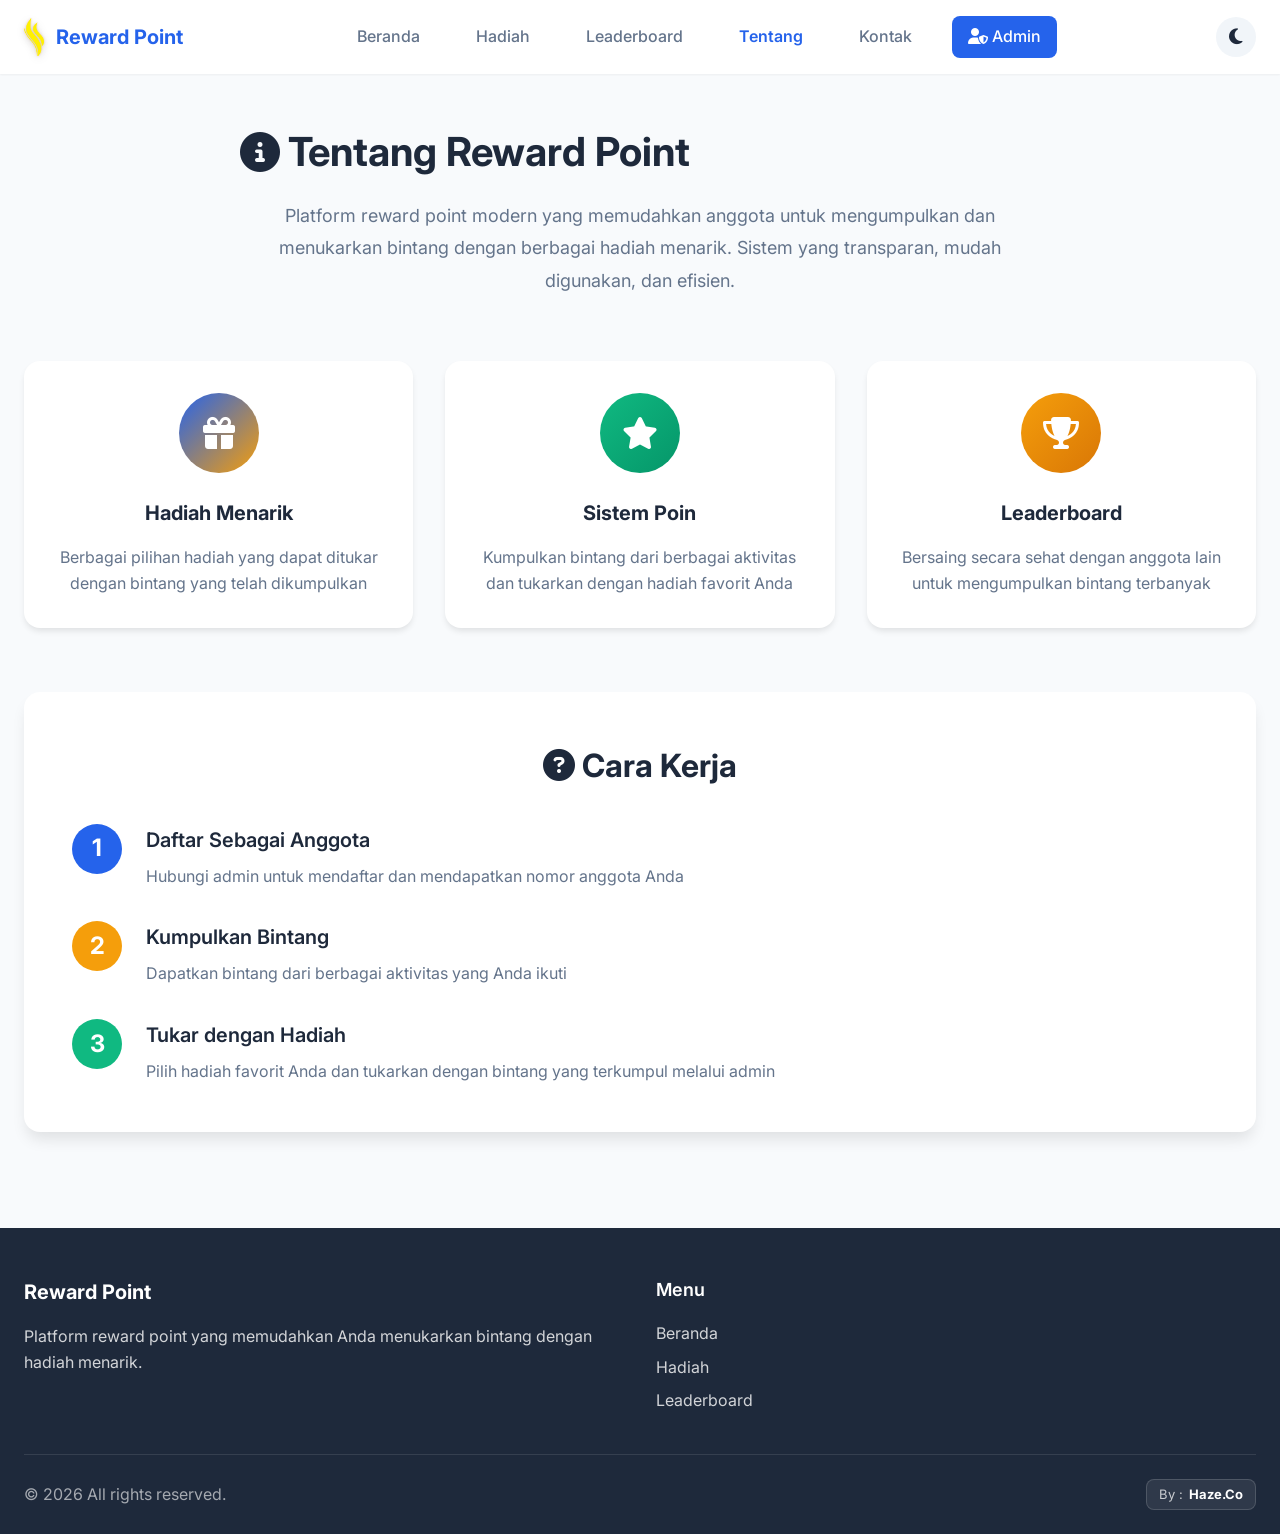
==== commit c9c799cc: "fix(cache): add cache-busting version parameter to logo and favicon assets" ====
--- a/pages/about.html
+++ b/pages/about.html
@@ -4,7 +4,7 @@
     <meta charset="UTF-8">
     <meta name="viewport" content="width=device-width, initial-scale=1.0">
     <title>Tentang Kami - Reward Point</title>
-    <link rel="icon" type="image/png" href="../assets/images/favicon.png">
+    <link rel="icon" type="image/png" href="../assets/images/favicon.png?v=2">
     <link rel="stylesheet" href="../assets/css/main.css">
     <link rel="stylesheet" href="../assets/css/components.css">
     <link rel="stylesheet" href="../assets/css/responsive.css">
@@ -17,8 +17,8 @@
             <div class="nav-wrapper">
                 <a href="../index.html" class="nav-brand">
                     <div class="brand-logo-container">
-                        <img src="../assets/images/logo-light.png" alt="Logo" class="brand-logo logo-light">
-                        <img src="../assets/images/logo-dark.png" alt="Logo" class="brand-logo logo-dark">
+                        <img src="../assets/images/logo-light.png?v=2" alt="Logo" class="brand-logo logo-light">
+                        <img src="../assets/images/logo-dark.png?v=2" alt="Logo" class="brand-logo logo-dark">
                     </div>
                     <span class="nav-title">Reward Point</span>
                 </a>
--- a/assets/css/components.css
+++ b/assets/css/components.css
@@ -16,7 +16,7 @@
 }
 
 .brand-logo {
-    height: 34px;
+    height: 38px;
     width: auto;
     object-fit: contain;
     transition: transform 0.25s cubic-bezier(0.4, 0, 0.2, 1), filter 0.25s ease;
@@ -29,7 +29,7 @@
 
 .brand-logo.logo-light {
     display: inline-block !important;
-    filter: drop-shadow(0 2px 4px rgba(0, 0, 0, 0.12));
+    filter: drop-shadow(0 2px 4px rgba(0, 0, 0, 0.15)) drop-shadow(0 0 1px rgba(180, 83, 9, 0.3));
 }
 
 .sidebar-brand:hover .brand-logo.logo-light,
@@ -37,7 +37,7 @@
 .nav-brand:hover .brand-logo.logo-light,
 .brand-logo-container:hover .brand-logo.logo-light {
     transform: scale(1.08);
-    filter: drop-shadow(0 3px 8px rgba(0, 0, 0, 0.22));
+    filter: drop-shadow(0 4px 10px rgba(0, 0, 0, 0.22)) drop-shadow(0 0 2px rgba(180, 83, 9, 0.4));
 }
 
 /* Dark Mode Logo Treatment */
@@ -47,7 +47,7 @@
 
 [data-theme="dark"] .brand-logo.logo-dark {
     display: inline-block !important;
-    filter: drop-shadow(0 0 6px rgba(255, 255, 255, 0.35)) drop-shadow(0 0 14px rgba(239, 68, 68, 0.4));
+    filter: drop-shadow(0 0 6px rgba(255, 240, 0, 0.55)) drop-shadow(0 0 14px rgba(245, 158, 11, 0.4));
 }
 
 [data-theme="dark"] .sidebar-brand:hover .brand-logo.logo-dark,
@@ -55,7 +55,7 @@
 [data-theme="dark"] .nav-brand:hover .brand-logo.logo-dark,
 [data-theme="dark"] .brand-logo-container:hover .brand-logo.logo-dark {
     transform: scale(1.08);
-    filter: drop-shadow(0 0 10px rgba(255, 255, 255, 0.65)) drop-shadow(0 0 22px rgba(239, 68, 68, 0.7));
+    filter: drop-shadow(0 0 10px rgba(255, 240, 0, 0.8)) drop-shadow(0 0 22px rgba(245, 158, 11, 0.65));
 }
 
 .sidebar-brand {
